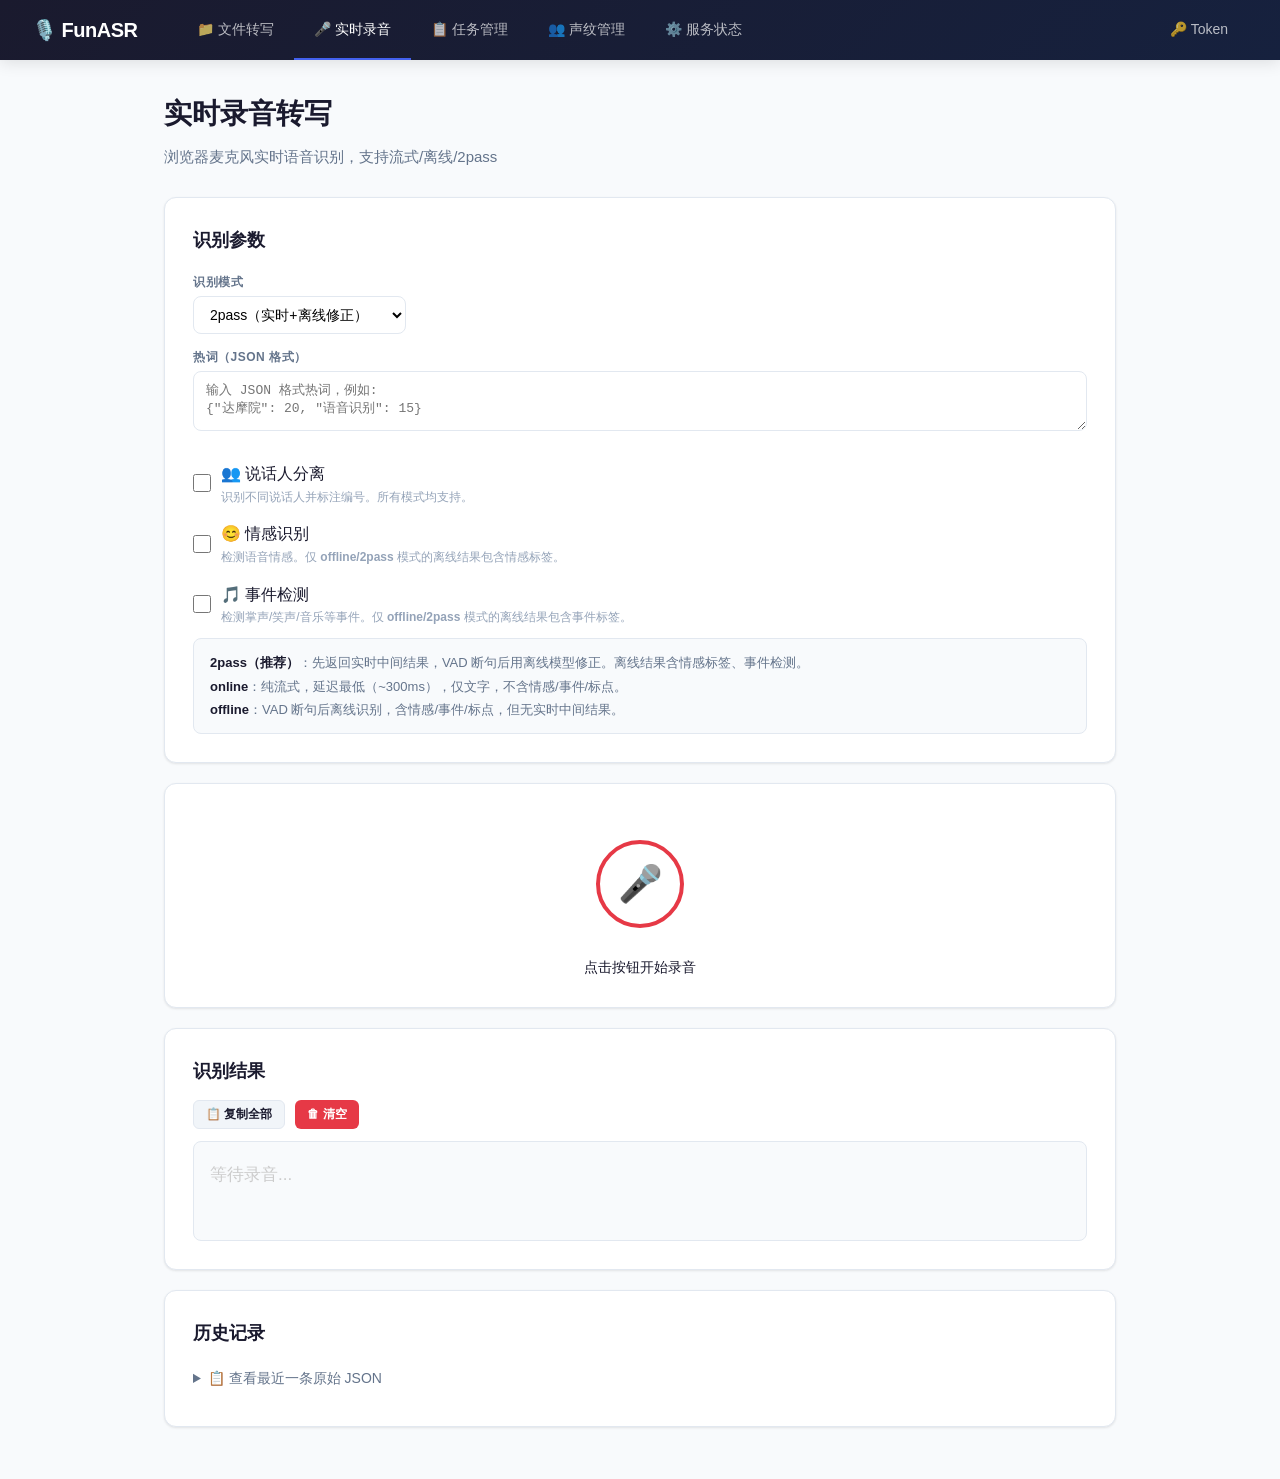
==== web/realtime.html @ d7c5590e "feat: 7模型预设 + Token认证 + Web全功能覆盖 模型系统: - 7个ASR模型预设: sensevoice/paraformer/fun-asr-nano/qwen3-asr/glm" ====
<!DOCTYPE html>
<html lang="zh-CN">
<head>
<meta charset="UTF-8"><meta name="viewport" content="width=device-width, initial-scale=1.0">
<title>FunASR - 实时录音</title>
<link rel="stylesheet" href="css/style.css">
</head>
<body>
<nav class="nav">
  <span class="logo">🎙️ FunASR</span>
  <a href="index.html">📁 文件转写</a>
  <a href="realtime.html" class="active">🎤 实时录音</a>
  <a href="tasks.html">📋 任务管理</a>
  <a href="speakers.html">👥 声纹管理</a>
  <a href="status.html">⚙️ 服务状态</a>
</nav>

<div class="container">
  <h1>实时录音转写</h1>
  <p class="desc">浏览器麦克风实时语音识别，支持流式/离线/2pass</p>

  <div class="card">
    <h2 style="margin-top:0">识别参数</h2>
    <div class="params">
      <div class="param"><label>识别模式</label><select id="mode"><option value="2pass">2pass（实时+离线修正）</option><option value="online">online（纯实时）</option><option value="offline">offline（离线整句）</option></select></div>
    </div>
    <div class="param" style="margin-top:14px">
      <label>热词（JSON 格式）</label>
      <textarea id="hotwords" class="hotwords-input" rows="2" placeholder='输入 JSON 格式热词，例如:&#10;{"达摩院": 20, "语音识别": 15}'></textarea>
    </div>

    <!-- 功能开关 -->
    <div style="margin-top:14px">
      <div class="toggle">
        <input type="checkbox" id="spk">
        <div><label for="spk">👥 说话人分离</label>
        <div class="toggle-hint">识别不同说话人并标注编号。所有模式均支持。</div></div>
      </div>
      <div class="toggle">
        <input type="checkbox" id="emotion">
        <div><label for="emotion">😊 情感识别</label>
        <div class="toggle-hint">检测语音情感。仅 <strong>offline/2pass</strong> 模式的离线结果包含情感标签。</div></div>
      </div>
      <div class="toggle">
        <input type="checkbox" id="events">
        <div><label for="events">🎵 事件检测</label>
        <div class="toggle-hint">检测掌声/笑声/音乐等事件。仅 <strong>offline/2pass</strong> 模式的离线结果包含事件标签。</div></div>
      </div>
    </div>

    <!-- 模式说明 -->
    <div class="mode-info">
      <strong>2pass（推荐）</strong>：先返回实时中间结果，VAD 断句后用离线模型修正。离线结果含情感标签、事件检测。<br>
      <strong>online</strong>：纯流式，延迟最低（~300ms），仅文字，不含情感/事件/标点。<br>
      <strong>offline</strong>：VAD 断句后离线识别，含情感/事件/标点，但无实时中间结果。
    </div>
  </div>

  <div class="card">
    <button class="record-btn" id="recordBtn" onclick="toggleRecord()">🎤</button>
    <div style="text-align:center;font-size:14px" id="statusText">点击按钮开始录音</div>
    <div id="micHint" style="display:none;text-align:center;font-size:12px;color:var(--danger);margin-top:8px"></div>
  </div>

  <div class="card">
    <h2 style="margin-top:0">识别结果</h2>
    <div style="display:flex;gap:10px;margin-bottom:12px">
      <button class="btn btn-sm btn-secondary" onclick="copyText(finalHistory.join('\n'))">📋 复制全部</button>
      <button class="btn btn-sm btn-danger" onclick="clearHistory()">🗑 清空</button>
    </div>
    <div class="live-text" id="liveText"><span style="color:#ccc">等待录音...</span></div>
  </div>

  <div class="card">
    <div style="display:flex;justify-content:space-between;align-items:center">
      <h2 style="margin:0">历史记录 <span id="histCount" style="font-size:13px;color:#999"></span></h2>
      <span id="histSpkNote" style="font-size:12px;color:var(--text-secondary)"></span>
    </div>
    <div id="history" style="max-height:300px;overflow-y:auto;font-size:14px"></div>
    <details id="wsJsonDetails" style="margin-top:12px">
      <summary>📋 查看最近一条原始 JSON</summary>
      <pre class="json-viewer" id="wsRawJson"></pre>
    </details>
  </div>
</div>

<script src="js/ws.js"></script>
<script src="js/api.js"></script>
<script>
let ws = null, recorder = null, recording = false;
let partialText = '', finalHistory = [];

function toggleRecord() { recording ? stopRecord() : startRecord(); }

async function startRecord() {
  const btn = document.getElementById('recordBtn');
  const hint = document.getElementById('micHint');
  hint.style.display = 'none';
  try {
    recorder = new PCMRecorder(data => ws?.sendAudio(data));
    await recorder.start();
    ws = new FunASRWebSocket(handleMsg, handleState);
    const useSpk = document.getElementById('spk').checked;
    ws.connect(document.getElementById('mode').value, '5,10,5', 10, document.getElementById('hotwords').value, useSpk);
    recording = true; btn.classList.add('recording'); btn.textContent = '⏹';
    document.getElementById('statusText').textContent = '录音中... 请说话';
    partialText = ''; document.getElementById('liveText').innerHTML = '';
  } catch(e) {
    const msg = e.message;
    toast(msg, 'error', 5000);
    hint.textContent = msg;
    hint.style.display = 'block';
  }
}

function stopRecord() {
  recorder?.stop(); ws?.stop(); setTimeout(() => ws?.close(), 2000);
  recording = false;
  document.getElementById('recordBtn').classList.remove('recording');
  document.getElementById('recordBtn').textContent = '🎤';
  document.getElementById('statusText').textContent = '已停止';
}

let lastRawJson = '';
function handleMsg(data) {
  const el = document.getElementById('liveText');

  // 保存原始 JSON
  lastRawJson = JSON.stringify(data, null, 2);
  document.getElementById('wsRawJson').textContent = lastRawJson;

  if (data.mode === '2pass-online' || data.mode === 'online') {
    partialText = data.text || '';
    el.innerHTML = finalHistory.map(t => `<span class="final">${t}</span><br>`).join('') + `<span class="partial">${partialText}</span>`;
  }
  if (data.mode === '2pass-offline' || (data.mode === 'offline' && data.is_final)) {
    const displayText = data.clean_text || data.text || '';
    if (displayText) {
      // 提取情感标签用于展示
      const emoMatch = data.text?.match(/<\|(\w+)\|>/g);
      const emoTag = emoMatch ? emoMatch.filter(t => !['zh','en','ja','ko','yue','auto'].includes(t.replace(/[<>|]/g,''))).join(' ') : '';
      const spkInfo = data.sentence_info?.map(s => `说话人${s.spk ?? '?'}`).filter((v,i,a) => a.indexOf(v)===i).join(', ');
      const label = [emoTag, spkInfo].filter(Boolean).join(' | ');
      finalHistory.push(displayText + (label ? `  [${label}]` : ''));
    }
    partialText = '';
    el.innerHTML = finalHistory.map(t => `<span class="final">${t}</span><br>`).join('');
    document.getElementById('histCount').textContent = `(${finalHistory.length} 句)`;
    updateHistory();
  }
}

function handleState(s) {
  const t = document.getElementById('statusText');
  t.textContent = s==='connected'?'已连接，录音中...':s==='disconnected'?'连接断开':'连接错误';
  if (s==='disconnected') t.style.color = 'var(--danger)'; else t.style.color = '';
}

function updateHistory() {
  document.getElementById('history').innerHTML = finalHistory.slice().reverse().map((t,i) =>
    `<div style="padding:8px 0;border-bottom:1px solid #eee;display:flex;gap:10px"><span style="color:#999;min-width:30px">#${finalHistory.length-i}</span><span>${t}</span></div>`
  ).join('');
}

function clearHistory() {
  finalHistory=[];
  document.getElementById('history').innerHTML='';
  document.getElementById('histCount').textContent='';
  document.getElementById('liveText').innerHTML='<span style="color:#999">等待录音...</span>';
  document.getElementById('wsRawJson').textContent = '';
}
initPage('实时录音');
</script>
</body>
</html>
---- web/css/style.css ----
/* FunASR All-in-One Web UI - 现代简约风格 */

:root {
  --primary: #4361ee;
  --primary-hover: #3651d4;
  --success: #2ec4b6;
  --danger: #e63946;
  --warning: #ff9f1c;
  --bg: #f8fafc;
  --card: #ffffff;
  --text: #1a1a2e;
  --text-secondary: #64748b;
  --border: #e2e8f0;
  --shadow: 0 1px 3px rgba(0,0,0,0.06), 0 1px 2px rgba(0,0,0,0.04);
  --radius: 12px;
}

* { margin:0; padding:0; box-sizing:border-box; }

body {
  font-family: -apple-system, BlinkMacSystemFont, 'Segoe UI', Roboto, 'Helvetica Neue', sans-serif;
  background: var(--bg); color: var(--text); line-height: 1.6; min-height: 100vh;
}

/* ── 导航 ────────────────────────────────────── */
.nav {
  background: linear-gradient(135deg, #1a1a2e 0%, #16213e 100%);
  padding: 0 32px; display: flex; align-items: center; height: 60px;
  position: sticky; top: 0; z-index: 100;
  box-shadow: 0 2px 16px rgba(0,0,0,0.12);
}
.nav .logo { color: #fff; font-size: 20px; font-weight: 800; margin-right: 40px; letter-spacing: -0.5px; }
.nav a {
  color: rgba(255,255,255,0.7); text-decoration: none; padding: 18px 20px;
  font-size: 14px; font-weight: 500; transition: all .2s; border-bottom: 2px solid transparent;
}
.nav a:hover { color: #fff; background: rgba(255,255,255,0.08); }
.nav a.active { color: #fff; border-bottom-color: var(--primary); }

/* ── 布局 ────────────────────────────────────── */
.container { max-width: 1000px; margin: 0 auto; padding: 32px 24px; }
h1 { font-size: 28px; font-weight: 700; margin-bottom: 8px; }
h2 { font-size: 18px; font-weight: 600; margin: 28px 0 14px; }
p.desc { color: var(--text-secondary); margin-bottom: 28px; font-size: 15px; }

.card {
  background: var(--card); border-radius: var(--radius); padding: 28px;
  margin-bottom: 20px; box-shadow: var(--shadow);
  border: 1px solid var(--border);
}

/* ── 上传区域 ────────────────────────────────── */
.upload-zone {
  border: 2px dashed var(--border); border-radius: var(--radius);
  padding: 48px 24px; text-align: center; cursor: pointer;
  transition: all .2s; background: #fafbfc;
}
.upload-zone:hover, .upload-zone.dragover {
  border-color: var(--primary); background: #eef1ff; transform: translateY(-1px);
}
.upload-zone input { display: none; }
.upload-zone .icon { font-size: 52px; margin-bottom: 14px; }
.upload-zone .text { color: var(--text-secondary); font-size: 15px; }
.upload-zone .hint { font-size: 12px; color: #94a3b8; margin-top: 6px; }

.file-info {
  display: none; align-items: center; gap: 12px; margin-top: 14px;
  padding: 12px 16px; background: #eef1ff; border-radius: 8px;
}
.file-info .name { font-weight: 600; color: var(--primary); }
.file-info .size { color: var(--text-secondary); font-size: 13px; }
.file-info .remove { margin-left: auto; color: var(--danger); cursor: pointer; font-size: 13px; }

/* ── URL 输入 ────────────────────────────────── */
.url-row { display: flex; gap: 10px; margin-top: 14px; }
.url-row input {
  flex:1; padding: 10px 16px; border:1px solid var(--border);
  border-radius: 8px; font-size: 14px; outline:none; transition: .2s;
}
.url-row input:focus { border-color: var(--primary); box-shadow: 0 0 0 3px rgba(67,97,238,0.1); }

/* ── 参数面板 ────────────────────────────────── */
.params {
  display: grid; grid-template-columns: repeat(auto-fill, minmax(200px, 1fr));
  gap: 14px; margin-top: 18px;
}
.param { display: flex; flex-direction: column; gap: 4px; }
.param label { font-size: 12px; color: var(--text-secondary); font-weight: 600; text-transform: uppercase; letter-spacing: 0.5px; }
.param select, .param input {
  padding: 9px 12px; border:1px solid var(--border); border-radius: 8px;
  font-size: 14px; outline:none; background: #fff; transition: .2s;
}
.param select:focus, .param input:focus { border-color: var(--primary); box-shadow: 0 0 0 3px rgba(67,97,238,0.1); }
.toggle { display:flex; align-items:center; gap:10px; padding-top: 16px; }
.toggle input[type="checkbox"] { width:18px; height:18px; accent-color: var(--primary); }

/* ── 按钮 ────────────────────────────────────── */
.btn {
  padding: 10px 22px; border:none; border-radius: 8px; font-size: 14px;
  font-weight: 600; cursor:pointer; transition: all .2s;
  display: inline-flex; align-items: center; gap: 6px;
}
.btn-primary { background: var(--primary); color: #fff; }
.btn-primary:hover:not(:disabled) { background: var(--primary-hover); transform: translateY(-1px); box-shadow: 0 4px 12px rgba(67,97,238,0.3); }
.btn-primary:disabled { background: #cbd5e1; cursor:not-allowed; }
.btn-secondary { background: #f1f5f9; color: var(--text); border:1px solid var(--border); }
.btn-secondary:hover { background: #e2e8f0; }
.btn-success { background: var(--success); color: #fff; }
.btn-danger { background: var(--danger); color: #fff; }
.btn-sm { padding: 5px 12px; font-size: 12px; border-radius: 6px; }
.btn-group { display: flex; gap: 10px; margin-top: 20px; justify-content: center; flex-wrap: wrap; }

/* ── 结果区域 ────────────────────────────────── */
.result-box {
  background: #f8fafc; border-radius: 8px; padding: 18px; margin-top: 14px;
  line-height: 1.9; font-size: 15px; max-height: 500px; overflow-y: auto;
  border: 1px solid var(--border); position: relative;
}
.result-box .copy-btn {
  position: sticky; top: 0; float: right; z-index: 10;
  padding: 4px 14px; font-size: 12px;
}
.result-meta {
  display: flex; gap: 20px; margin-top: 14px; flex-wrap: wrap;
  font-size: 13px; color: var(--text-secondary);
}
.result-meta span {
  padding: 3px 10px; background: #f1f5f9; border-radius: 20px;
}

/* 时间轴 */
.timeline { margin-top: 20px; }
.timeline-item {
  display: flex; gap: 14px; padding: 12px 0; border-bottom: 1px solid var(--border);
  align-items: flex-start;
}
.timeline-item:last-child { border-bottom: none; }
.timeline-time {
  font-size: 12px; color: var(--text-secondary); white-space: nowrap;
  min-width: 110px; font-family: 'SF Mono', 'Fira Code', monospace;
}
.timeline-content { flex: 1; font-size: 14px; line-height: 1.7; }
.timeline-speaker {
  display: inline-block; padding: 2px 8px; border-radius: 12px;
  font-size: 11px; font-weight: 700; margin-right: 8px;
}

/* 说话人颜色 */
.spk-0 { background: #e0e7ff; color: #3730a3; }
.spk-1 { background: #fce7f3; color: #9d174d; }
.spk-2 { background: #d1fae5; color: #065f46; }
.spk-3 { background: #fef3c7; color: #92400e; }
.spk-4 { background: #e0f2fe; color: #0c4a6e; }

/* 表格 */
table { width:100%; border-collapse: collapse; margin-top: 14px; }
th, td { padding: 10px 14px; text-align: left; border-bottom: 1px solid var(--border); font-size: 14px; }
th { background: #f8fafc; font-weight: 600; font-size: 12px; text-transform: uppercase; letter-spacing: 0.5px; color: var(--text-secondary); }
tr:hover td { background: #fafbfc; }

/* 徽章 */
.badge {
  display: inline-block; padding: 3px 10px; border-radius: 20px;
  font-size: 12px; font-weight: 600;
}
.badge-completed { background: #d1fae5; color: #065f46; }
.badge-processing { background: #fef3c7; color: #92400e; }
.badge-queued { background: #e0e7ff; color: #3730a3; }
.badge-downloading { background: #ede9fe; color: #5b21b6; }
.badge-failed { background: #fee2e2; color: #991b1b; }
.badge-ok { background: #d1fae5; color: #065f46; }

/* 加载动画 */
.spinner {
  display: inline-block; width: 20px; height: 20px; border: 2px solid #e2e8f0;
  border-top-color: var(--primary); border-radius: 50%; animation: spin .6s linear infinite;
}
@keyframes spin { to { transform: rotate(360deg); } }

/* 录音 */
.record-btn {
  width: 88px; height: 88px; border-radius: 50%; border: 4px solid var(--danger);
  background: #fff; cursor: pointer; font-size: 36px;
  display: flex; align-items: center; justify-content: center;
  margin: 28px auto; transition: all .3s;
}
.record-btn:hover { transform: scale(1.05); }
.record-btn.recording { background: var(--danger); color: #fff; animation: pulse 1.2s infinite; }
@keyframes pulse { 0%,100% { box-shadow: 0 0 0 0 rgba(230,57,70,0.4); } 50% { box-shadow: 0 0 0 20px rgba(230,57,70,0); } }

.live-text {
  font-size: 17px; line-height: 2; min-height: 100px; padding: 16px;
  background: #f8fafc; border-radius: 8px; border: 1px solid var(--border);
}
.live-text .partial { color: #94a3b8; }
.live-text .final { color: var(--text); }

/* 响铃状态 */
.status-bar {
  display: flex; gap: 24px; flex-wrap: wrap; margin-bottom: 20px;
}
.status-item {
  display: flex; align-items: center; gap: 8px;
  padding: 12px 18px; background: var(--card); border-radius: 8px;
  box-shadow: var(--shadow); font-size: 14px;
}
.status-dot { width: 8px; height: 8px; border-radius: 50%; }
.status-dot.live { background: var(--success); animation: pulse 2s infinite; }
.status-dot.dead { background: var(--danger); }

/* Toast */
.toast {
  position: fixed; top: 20px; right: 20px; z-index: 1000;
  padding: 12px 20px; border-radius: 8px; font-size: 14px; font-weight: 500;
  animation: slideIn .3s ease; box-shadow: 0 4px 20px rgba(0,0,0,0.15);
}
.toast-info { background: var(--primary); color: #fff; }
.toast-error { background: var(--danger); color: #fff; }
.toast-success { background: var(--success); color: #fff; }
@keyframes slideIn { from { transform: translateX(100%); opacity: 0; } to { transform: translateX(0); opacity: 1; } }

/* ── 开关描述 ──────────────────────────────── */
.toggle-hint { font-size: 12px; color: #94a3b8; margin-top: 2px; line-height: 1.4; }

/* ── 模式说明 ──────────────────────────────── */
.mode-info {
  font-size: 13px; color: var(--text-secondary); padding: 12px 16px;
  background: #f8fafc; border-radius: 8px; margin-top: 12px;
  line-height: 1.8; border: 1px solid var(--border);
}
.mode-info strong { color: var(--text); }

/* ── JSON 查看器 ───────────────────────────── */
.json-viewer {
  background: #1e293b; color: #e2e8f0; padding: 16px; border-radius: 8px;
  font-family: 'SF Mono','Fira Code','Consolas',monospace; font-size: 13px;
  overflow-x: auto; white-space: pre-wrap; word-break: break-all;
  margin-top: 8px; max-height: 400px; overflow-y: auto;
}
details summary {
  cursor: pointer; font-size: 14px; color: var(--text-secondary);
  padding: 8px 0; user-select: none;
}
details summary:hover { color: var(--primary); }

/* ── 热词 JSON 输入 ────────────────────────── */
.hotwords-input {
  width: 100%; padding: 9px 12px; border: 1px solid var(--border);
  border-radius: 8px; font-size: 13px;
  font-family: 'SF Mono','Fira Code','Consolas',monospace;
  outline: none; resize: vertical; min-height: 60px; background: #fff;
  transition: .2s;
}
.hotwords-input:focus { border-color: var(--primary); box-shadow: 0 0 0 3px rgba(67,97,238,0.1); }

/* ── 响应式 ──────────────────────────────────── */
@media (max-width: 768px) {
  .params { grid-template-columns: 1fr; }
  .nav { padding: 0 12px; overflow-x: auto; }
  .nav a { padding: 16px 12px; font-size: 12px; white-space: nowrap; }
  .container { padding: 16px; }
  .card { padding: 18px; }
  .btn-group { flex-direction: column; }
  .btn { width: 100%; justify-content: center; }
  .timeline-time { min-width: 80px; }
}
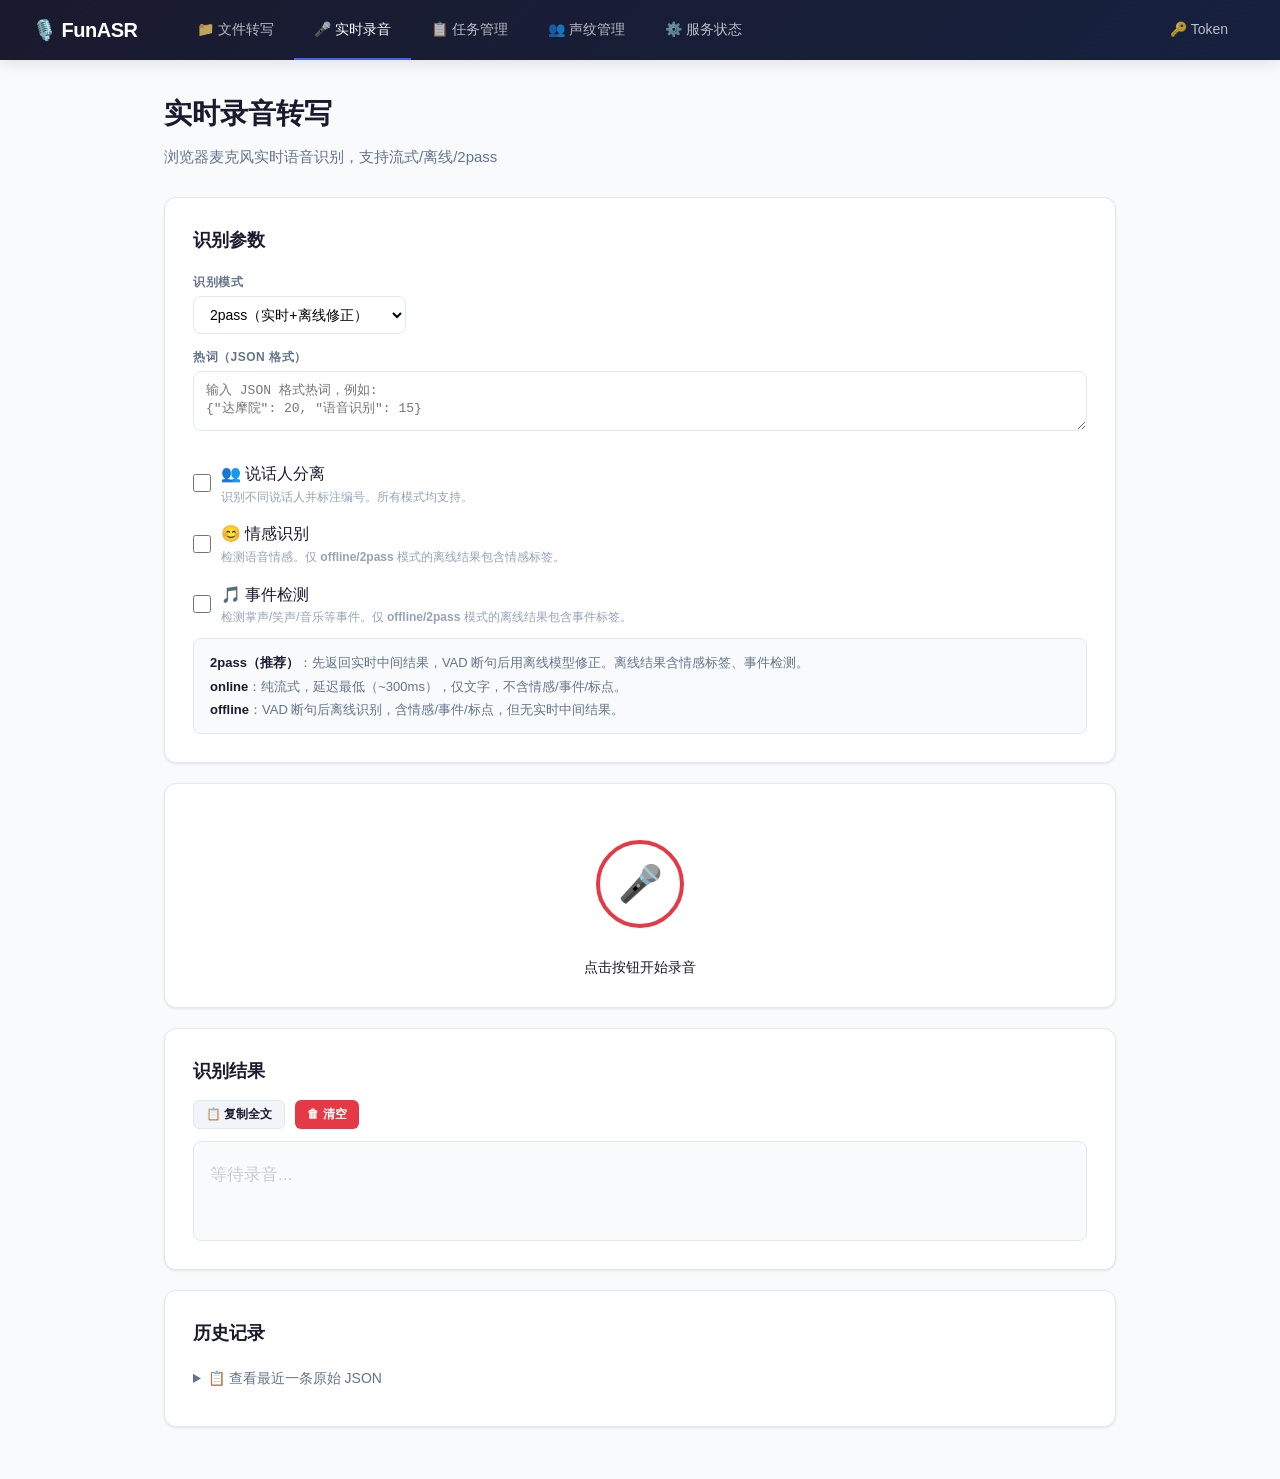
==== commit 4c44dc05: "实时录音 Web: 转写文字改为累积拼接显示 - 新增 accumulatedText 变量, 每句离线结果自动追加拼接到末尾 - 实时部分显示: 已累积正文(黑色) + 当前实时临时文本(灰色) -" ====
--- a/web/realtime.html
+++ b/web/realtime.html
@@ -65,7 +65,7 @@
   <div class="card">
     <h2 style="margin-top:0">识别结果</h2>
     <div style="display:flex;gap:10px;margin-bottom:12px">
-      <button class="btn btn-sm btn-secondary" onclick="copyText(finalHistory.join('\n'))">📋 复制全部</button>
+      <button class="btn btn-sm btn-secondary" onclick="copyText(accumulatedText)">📋 复制全文</button>
       <button class="btn btn-sm btn-danger" onclick="clearHistory()">🗑 清空</button>
     </div>
     <div class="live-text" id="liveText"><span style="color:#ccc">等待录音...</span></div>
@@ -88,7 +88,7 @@
 <script src="js/api.js"></script>
 <script>
 let ws = null, recorder = null, recording = false;
-let partialText = '', finalHistory = [];
+let partialText = '', accumulatedText = '', finalHistory = [];
 
 function toggleRecord() { recording ? stopRecord() : startRecord(); }
 
@@ -104,7 +104,8 @@
     ws.connect(document.getElementById('mode').value, '5,10,5', 10, document.getElementById('hotwords').value, useSpk);
     recording = true; btn.classList.add('recording'); btn.textContent = '⏹';
     document.getElementById('statusText').textContent = '录音中... 请说话';
-    partialText = ''; document.getElementById('liveText').innerHTML = '';
+    partialText = ''; accumulatedText = ''; finalHistory = [];
+    document.getElementById('liveText').innerHTML = '';
   } catch(e) {
     const msg = e.message;
     toast(msg, 'error', 5000);
@@ -131,20 +132,21 @@
 
   if (data.mode === '2pass-online' || data.mode === 'online') {
     partialText = data.text || '';
-    el.innerHTML = finalHistory.map(t => `<span class="final">${t}</span><br>`).join('') + `<span class="partial">${partialText}</span>`;
+    // 累积正文 + 实时临时文本
+    el.innerHTML = `<span class="final">${accumulatedText}</span><span class="partial">${partialText}</span>`;
   }
   if (data.mode === '2pass-offline' || (data.mode === 'offline' && data.is_final)) {
     const displayText = data.clean_text || data.text || '';
     if (displayText) {
-      // 提取情感标签用于展示
-      const emoMatch = data.text?.match(/<\|(\w+)\|>/g);
-      const emoTag = emoMatch ? emoMatch.filter(t => !['zh','en','ja','ko','yue','auto'].includes(t.replace(/[<>|]/g,''))).join(' ') : '';
+      // 累积拼接
+      accumulatedText += displayText;
+      // 提取情感/说话人标签用于历史记录
       const spkInfo = data.sentence_info?.map(s => `说话人${s.spk ?? '?'}`).filter((v,i,a) => a.indexOf(v)===i).join(', ');
-      const label = [emoTag, spkInfo].filter(Boolean).join(' | ');
+      const label = [data.emotion, spkInfo].filter(Boolean).join(' | ');
       finalHistory.push(displayText + (label ? `  [${label}]` : ''));
     }
     partialText = '';
-    el.innerHTML = finalHistory.map(t => `<span class="final">${t}</span><br>`).join('');
+    el.innerHTML = `<span class="final">${accumulatedText}</span>`;
     document.getElementById('histCount').textContent = `(${finalHistory.length} 句)`;
     updateHistory();
   }
@@ -163,10 +165,10 @@
 }
 
 function clearHistory() {
-  finalHistory=[];
-  document.getElementById('history').innerHTML='';
-  document.getElementById('histCount').textContent='';
-  document.getElementById('liveText').innerHTML='<span style="color:#999">等待录音...</span>';
+  accumulatedText = ''; finalHistory = [];
+  document.getElementById('history').innerHTML = '';
+  document.getElementById('histCount').textContent = '';
+  document.getElementById('liveText').innerHTML = '<span style="color:#999">等待录音...</span>';
   document.getElementById('wsRawJson').textContent = '';
 }
 initPage('实时录音');
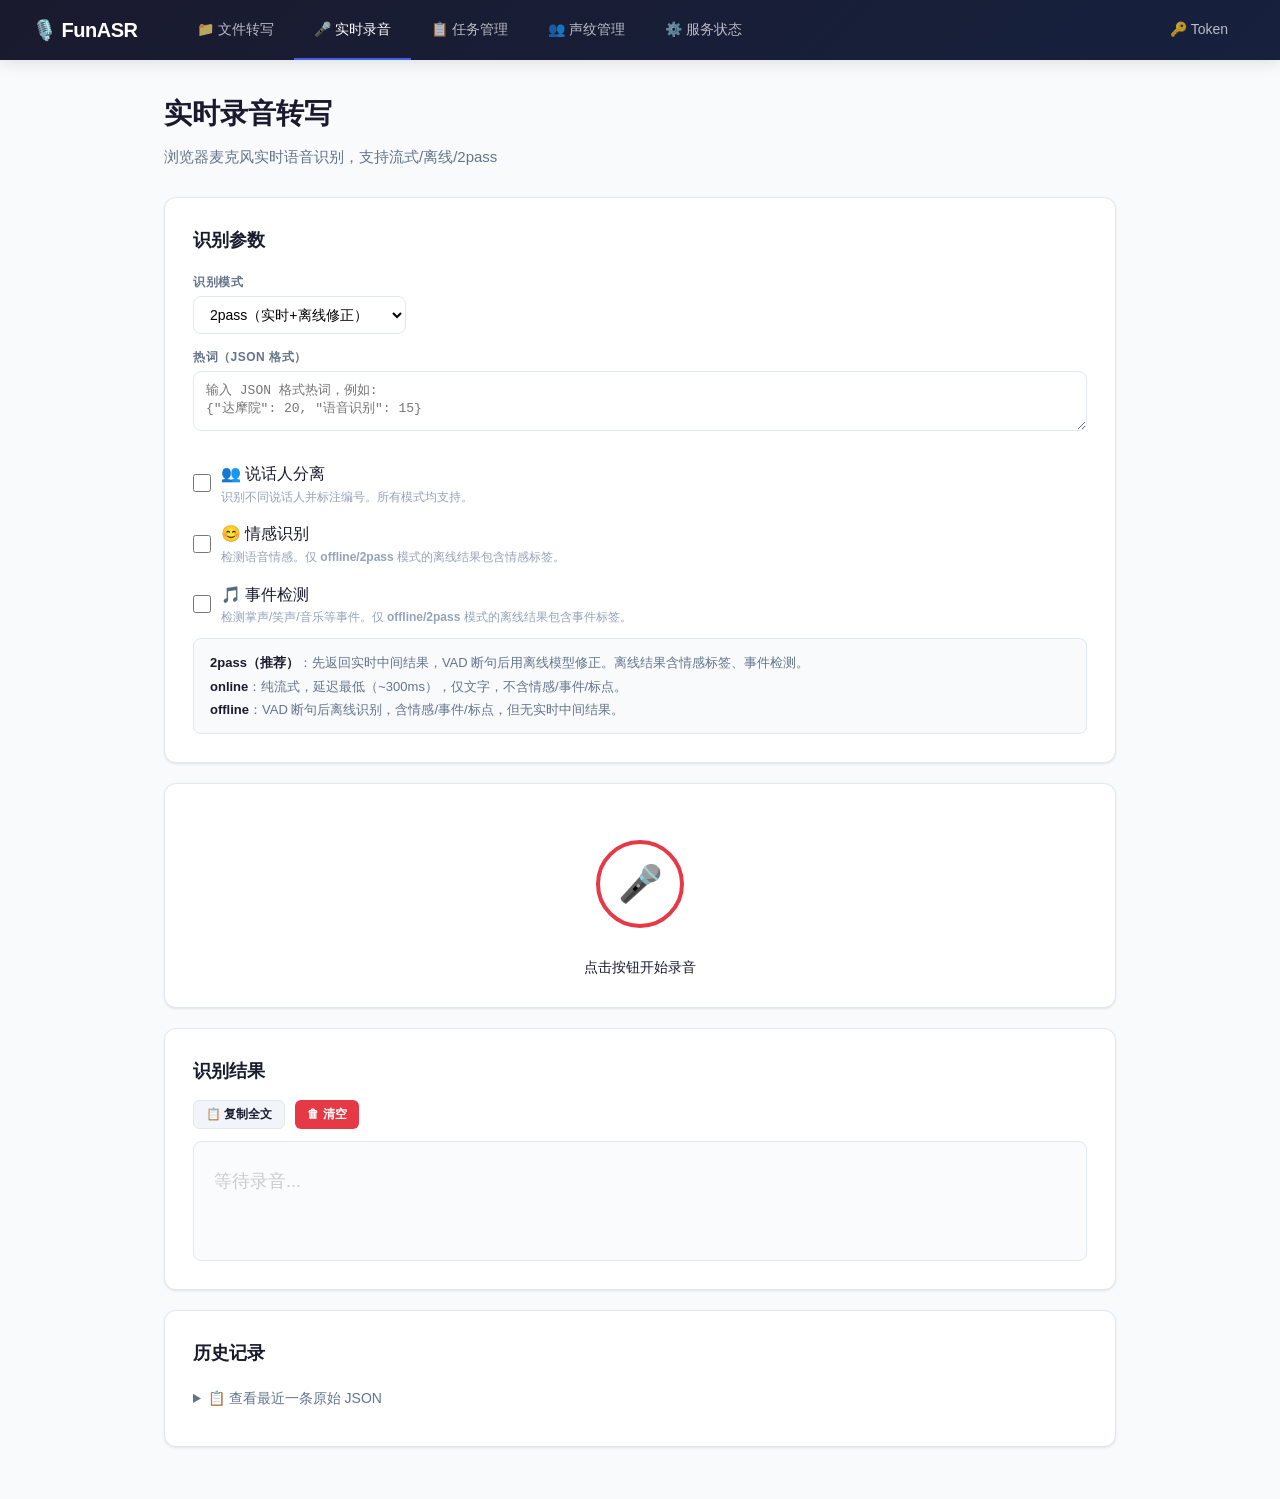
==== commit 2aa6f3c0: "实时录音 Web 动效优化 - 临时文字末尾闪烁光标 (|) 模拟打字效果 - 新确认句子淡入动画 (fadeIn + translateY) - 说话中绿色圆点脉冲指示灯 - 历史记录逐句标签化展示" ====
--- a/web/realtime.html
+++ b/web/realtime.html
@@ -132,21 +132,20 @@
 
   if (data.mode === '2pass-online' || data.mode === 'online') {
     partialText = data.text || '';
-    // 累积正文 + 实时临时文本
-    el.innerHTML = `<span class="final">${accumulatedText}</span><span class="partial">${partialText}</span>`;
+    // 累积正文 + 实时临时文本 + 说话指示灯
+    const dot = '<span class="speaking-dot"></span>';
+    el.innerHTML = `<div class="final">${accumulatedText}</div><div class="partial">${dot}${partialText}</div>`;
   }
   if (data.mode === '2pass-offline' || (data.mode === 'offline' && data.is_final)) {
     const displayText = data.clean_text || data.text || '';
     if (displayText) {
-      // 累积拼接
       accumulatedText += displayText;
-      // 提取情感/说话人标签用于历史记录
       const spkInfo = data.sentence_info?.map(s => `说话人${s.spk ?? '?'}`).filter((v,i,a) => a.indexOf(v)===i).join(', ');
       const label = [data.emotion, spkInfo].filter(Boolean).join(' | ');
-      finalHistory.push(displayText + (label ? `  [${label}]` : ''));
+      finalHistory.push(`<span class="sentence">${displayText}</span>` + (label ? ` <span style="font-size:12px;color:#999">[${label}]</span>` : ''));
     }
     partialText = '';
-    el.innerHTML = `<span class="final">${accumulatedText}</span>`;
+    el.innerHTML = `<div class="final">${accumulatedText}</div>`;
     document.getElementById('histCount').textContent = `(${finalHistory.length} 句)`;
     updateHistory();
   }
@@ -160,7 +159,7 @@
 
 function updateHistory() {
   document.getElementById('history').innerHTML = finalHistory.slice().reverse().map((t,i) =>
-    `<div style="padding:8px 0;border-bottom:1px solid #eee;display:flex;gap:10px"><span style="color:#999;min-width:30px">#${finalHistory.length-i}</span><span>${t}</span></div>`
+    `<div style="padding:8px 0;border-bottom:1px solid #eee;display:flex;gap:10px;align-items:flex-start"><span style="color:#999;min-width:30px;flex-shrink:0">#${finalHistory.length-i}</span><span>${t}</span></div>`
   ).join('');
 }
 
--- a/web/css/style.css
+++ b/web/css/style.css
@@ -189,11 +189,38 @@
 @keyframes pulse { 0%,100% { box-shadow: 0 0 0 0 rgba(230,57,70,0.4); } 50% { box-shadow: 0 0 0 20px rgba(230,57,70,0); } }
 
 .live-text {
-  font-size: 17px; line-height: 2; min-height: 100px; padding: 16px;
-  background: #f8fafc; border-radius: 8px; border: 1px solid var(--border);
-}
-.live-text .partial { color: #94a3b8; }
-.live-text .final { color: var(--text); }
+  font-size: 18px; line-height: 2.2; min-height: 120px; padding: 20px;
+  background: #fafbfc; border-radius: 8px; border: 1px solid var(--border);
+  position: relative; overflow-y: auto; max-height: 400px;
+}
+.live-text .partial {
+  color: #94a3b8; position: relative;
+}
+.live-text .partial::after {
+  content: '|'; color: var(--primary);
+  animation: blink 0.8s step-end infinite; margin-left: 2px;
+}
+@keyframes blink { 50% { opacity: 0; } }
+.live-text .final {
+  color: var(--text);
+  animation: fadeIn 0.4s ease-out;
+}
+.live-text .sentence {
+  animation: fadeIn 0.5s ease-out;
+}
+@keyframes fadeIn {
+  from { opacity: 0; transform: translateY(6px); }
+  to { opacity: 1; transform: translateY(0); }
+}
+.live-text .speaking-dot {
+  display: inline-block; width: 8px; height: 8px; border-radius: 50%;
+  background: var(--success); margin-right: 6px;
+  animation: pulse-dot 1s ease-in-out infinite;
+}
+@keyframes pulse-dot {
+  0%, 100% { opacity: 1; transform: scale(1); }
+  50% { opacity: 0.5; transform: scale(1.3); }
+}
 
 /* 响铃状态 */
 .status-bar {
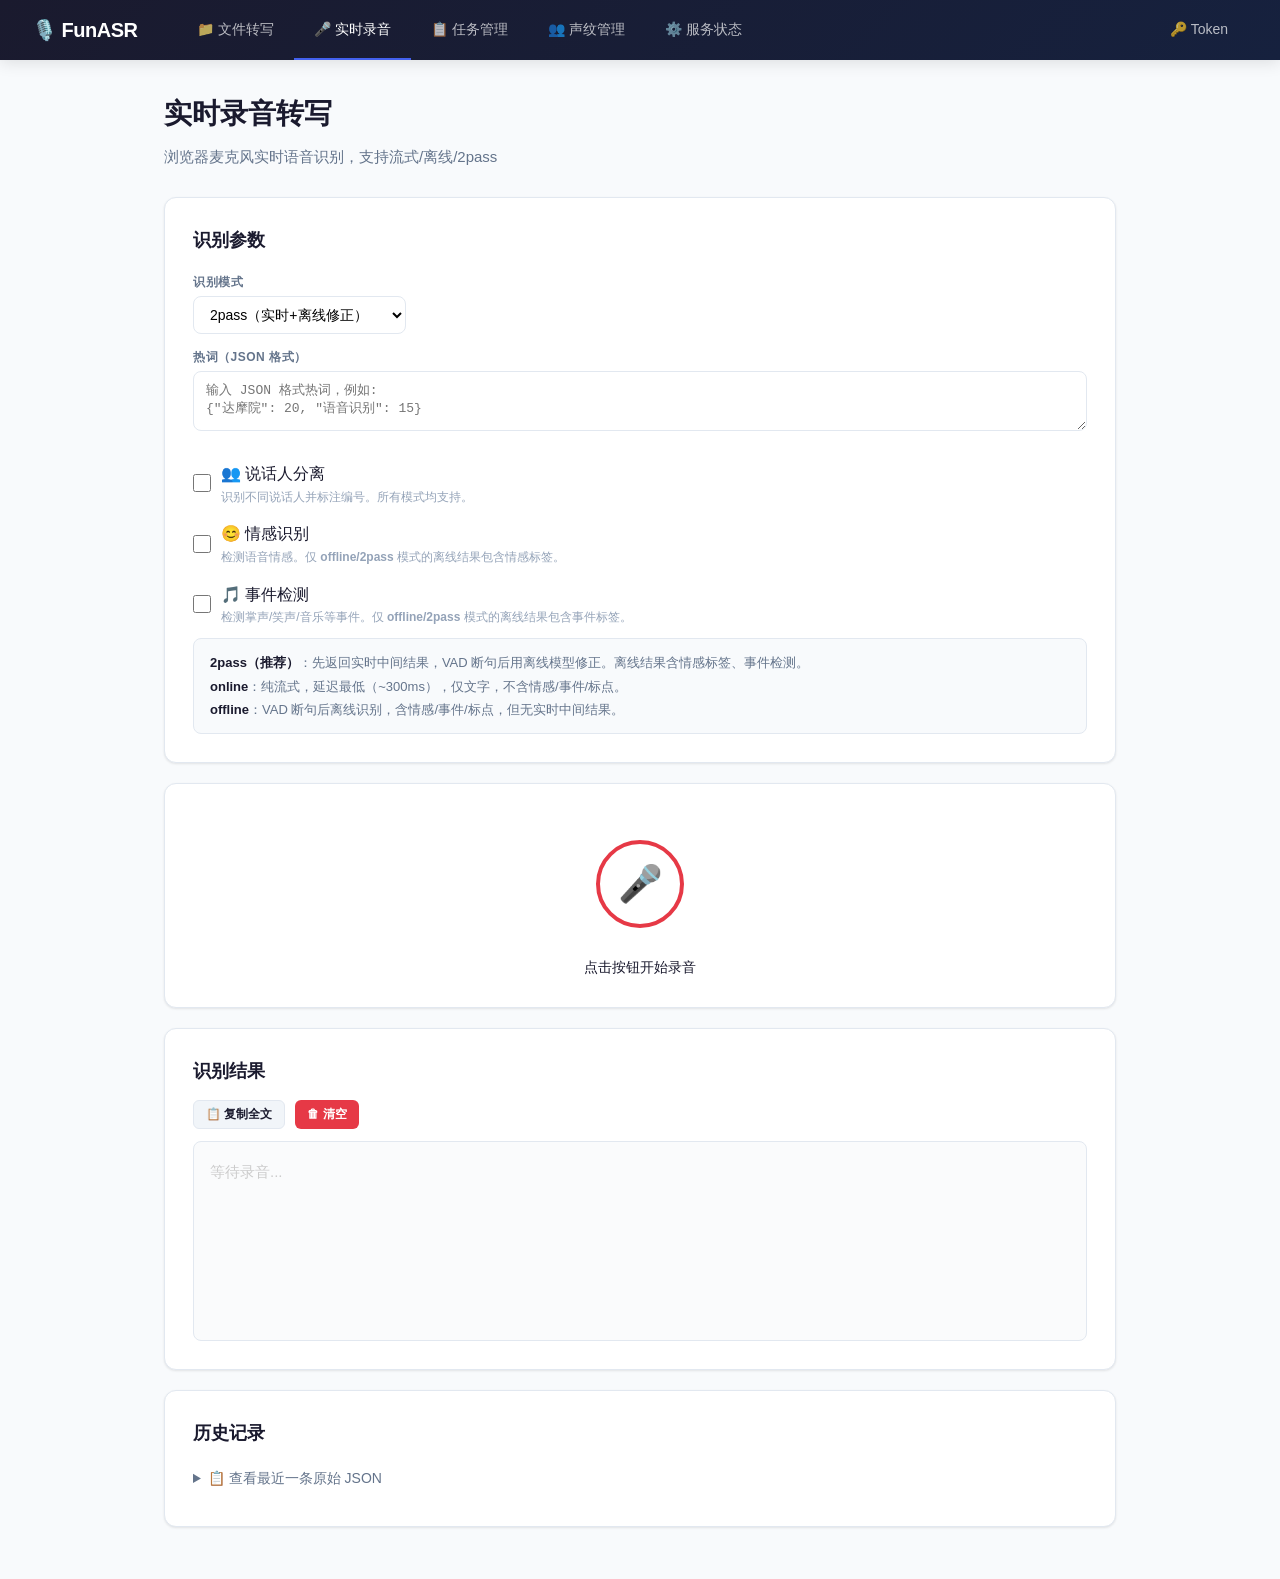
==== commit 7da70ac7: "实时录音: 会议转录风格显示 — 说话人标签前置 每句独立一行, 格式: [说话人0] 对话内容 - 不同说话人不同颜色标签 - 临时文字显示 ... 标签 + 闪烁光标 - 新句子淡入动画 - 历史" ====
--- a/web/realtime.html
+++ b/web/realtime.html
@@ -132,20 +132,24 @@
 
   if (data.mode === '2pass-online' || data.mode === 'online') {
     partialText = data.text || '';
-    // 累积正文 + 实时临时文本 + 说话指示灯
     const dot = '<span class="speaking-dot"></span>';
-    el.innerHTML = `<div class="final">${accumulatedText}</div><div class="partial">${dot}${partialText}</div>`;
+    const partialHtml = partialText ? `<div class="turn"><span class="spk-label">...</span><span class="partial">${dot}${partialText}</span></div>` : '';
+    el.innerHTML = finalHistory.map(h => h.html).join('') + partialHtml;
   }
   if (data.mode === '2pass-offline' || (data.mode === 'offline' && data.is_final)) {
     const displayText = data.clean_text || data.text || '';
     if (displayText) {
       accumulatedText += displayText;
-      const spkInfo = data.sentence_info?.map(s => `说话人${s.spk ?? '?'}`).filter((v,i,a) => a.indexOf(v)===i).join(', ');
-      const label = [data.emotion, spkInfo].filter(Boolean).join(' | ');
-      finalHistory.push(`<span class="sentence">${displayText}</span>` + (label ? ` <span style="font-size:12px;color:#999">[${label}]</span>` : ''));
+      // 说话人标签
+      const spkId = data.sentence_info?.[0]?.spk;
+      const spkLabel = spkId !== undefined ? `说话人${spkId}` : '...';
+      const spkColor = spkId !== undefined ? `spk-${spkId % 5}` : '';
+      const emo = data.emotion ? ` · ${data.emotion}` : '';
+      const html = `<div class="turn"><span class="spk-label ${spkColor}">${spkLabel}${emo}</span><span class="final">${displayText}</span></div>`;
+      finalHistory.push({ text: displayText, html, spk: spkLabel, emo: data.emotion });
     }
     partialText = '';
-    el.innerHTML = `<div class="final">${accumulatedText}</div>`;
+    el.innerHTML = finalHistory.map(h => h.html).join('');
     document.getElementById('histCount').textContent = `(${finalHistory.length} 句)`;
     updateHistory();
   }
--- a/web/css/style.css
+++ b/web/css/style.css
@@ -189,10 +189,22 @@
 @keyframes pulse { 0%,100% { box-shadow: 0 0 0 0 rgba(230,57,70,0.4); } 50% { box-shadow: 0 0 0 20px rgba(230,57,70,0); } }
 
 .live-text {
-  font-size: 18px; line-height: 2.2; min-height: 120px; padding: 20px;
+  font-size: 15px; line-height: 1.8; min-height: 200px; padding: 16px;
   background: #fafbfc; border-radius: 8px; border: 1px solid var(--border);
-  position: relative; overflow-y: auto; max-height: 400px;
-}
+  position: relative; overflow-y: auto; max-height: 500px;
+}
+/* 每轮对话 */
+.live-text .turn {
+  padding: 6px 0; animation: fadeIn 0.4s ease-out;
+  display: flex; gap: 10px; align-items: baseline;
+}
+.live-text .turn + .turn { border-top: 1px solid #f1f5f9; margin-top: 2px; }
+/* 说话人标签 */
+.live-text .spk-label {
+  font-size: 12px; font-weight: 600; padding: 2px 8px; border-radius: 4px;
+  white-space: nowrap; flex-shrink: 0; min-width: 70px; text-align: center;
+}
+/* 临时文字 */
 .live-text .partial {
   color: #94a3b8; position: relative;
 }
@@ -203,10 +215,6 @@
 @keyframes blink { 50% { opacity: 0; } }
 .live-text .final {
   color: var(--text);
-  animation: fadeIn 0.4s ease-out;
-}
-.live-text .sentence {
-  animation: fadeIn 0.5s ease-out;
 }
 @keyframes fadeIn {
   from { opacity: 0; transform: translateY(6px); }
@@ -215,12 +223,18 @@
 .live-text .speaking-dot {
   display: inline-block; width: 8px; height: 8px; border-radius: 50%;
   background: var(--success); margin-right: 6px;
-  animation: pulse-dot 1s ease-in-out infinite;
+  animation: pulse-dot 1s ease-in-out infinite; vertical-align: middle;
 }
 @keyframes pulse-dot {
   0%, 100% { opacity: 1; transform: scale(1); }
   50% { opacity: 0.5; transform: scale(1.3); }
 }
+/* 说话人颜色 */
+.spk-label.spk-0 { background: #e0e7ff; color: #3730a3; }
+.spk-label.spk-1 { background: #fce7f3; color: #9d174d; }
+.spk-label.spk-2 { background: #d1fae5; color: #065f46; }
+.spk-label.spk-3 { background: #fef3c7; color: #92400e; }
+.spk-label.spk-4 { background: #e0f2fe; color: #0c4a6e; }
 
 /* 响铃状态 */
 .status-bar {
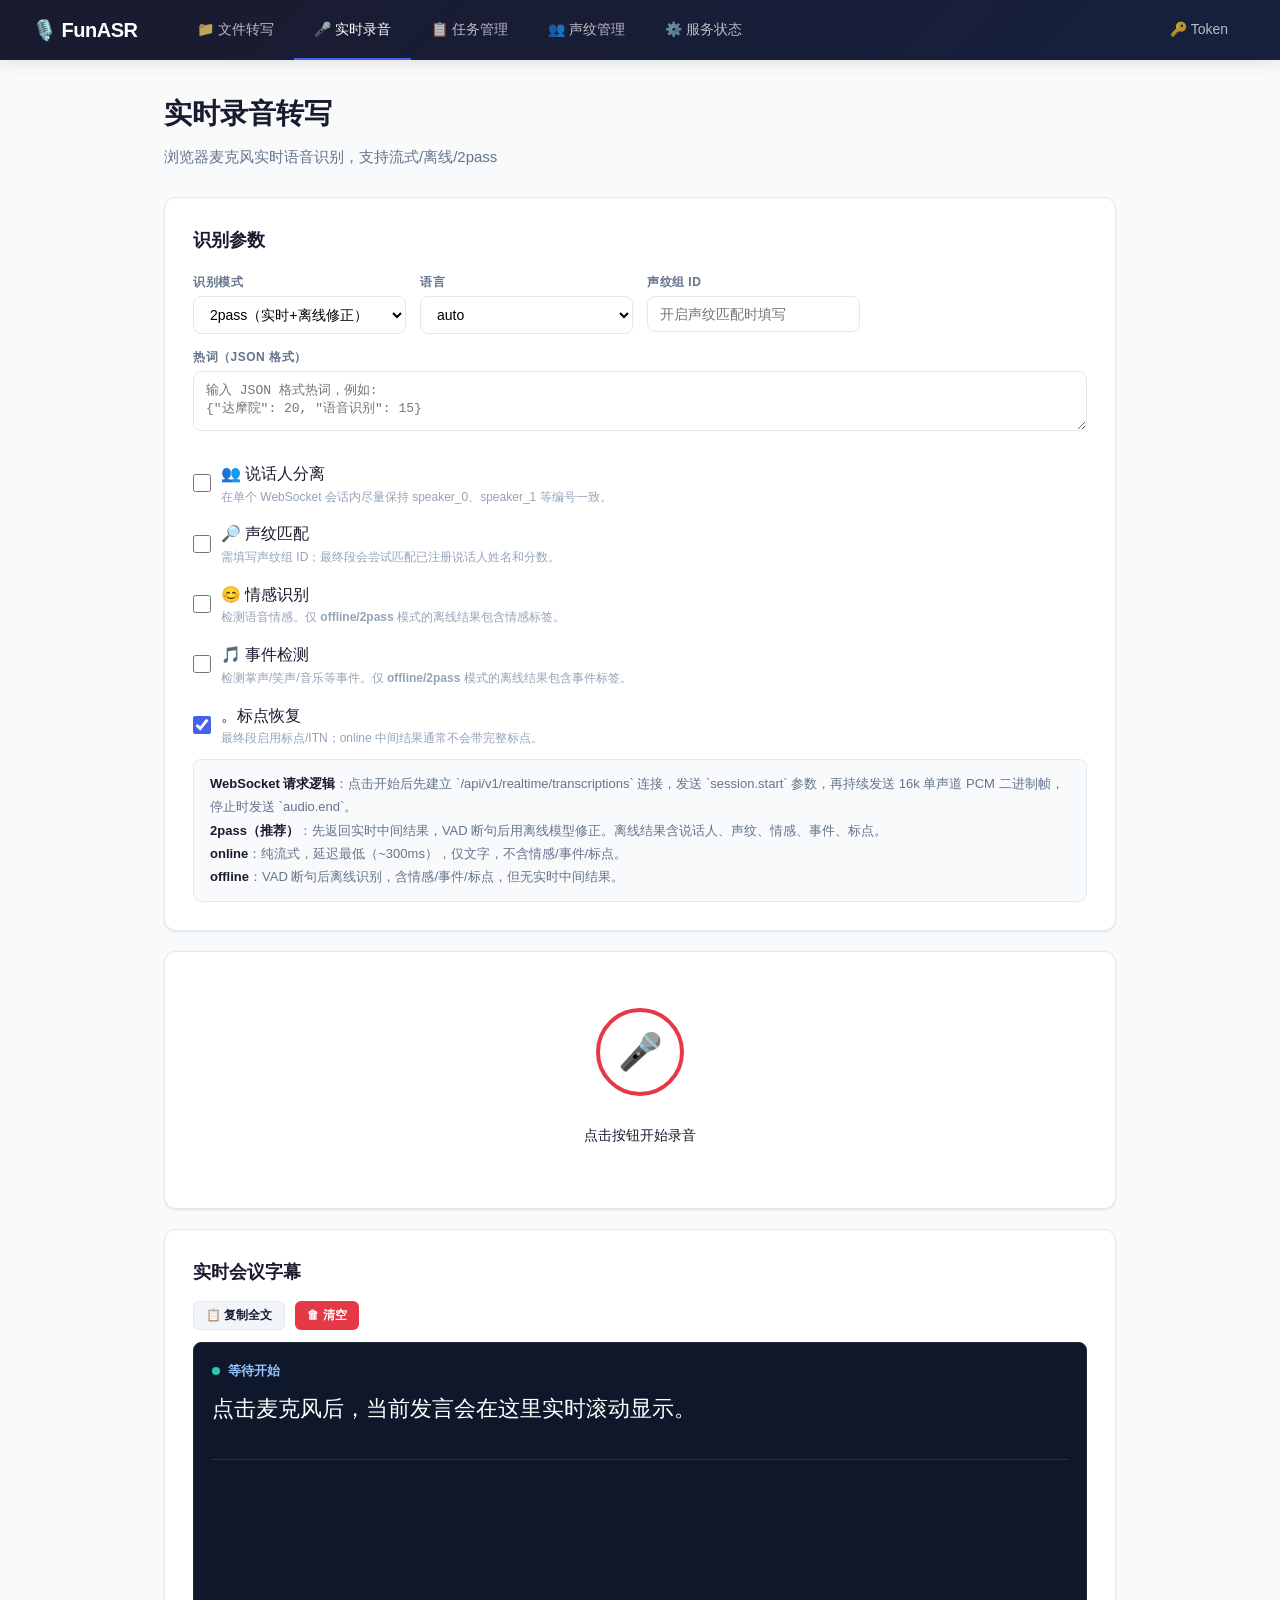
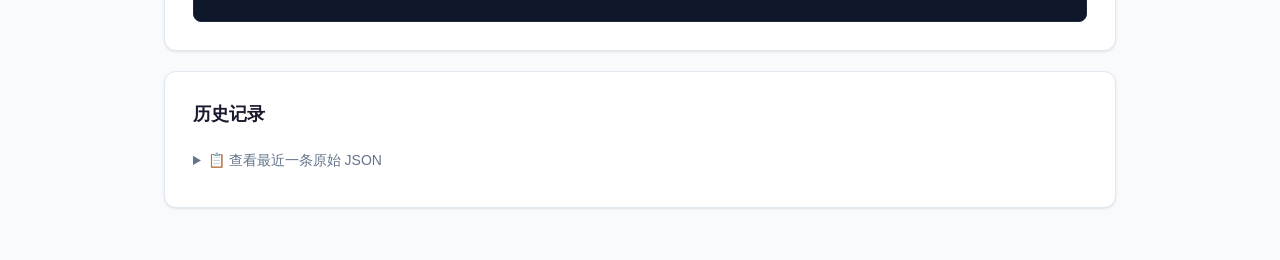
==== commit c6af0a64: "改用原生 WebSocket 实时录音" ====
--- a/web/realtime.html
+++ b/web/realtime.html
@@ -1,94 +1,137 @@
-<!DOCTYPE html>
-<html lang="zh-CN">
-<head>
-<meta charset="UTF-8"><meta name="viewport" content="width=device-width, initial-scale=1.0">
-<title>FunASR - 实时录音</title>
-<link rel="stylesheet" href="css/style.css">
-</head>
-<body>
-<nav class="nav">
-  <span class="logo">🎙️ FunASR</span>
-  <a href="index.html">📁 文件转写</a>
-  <a href="realtime.html" class="active">🎤 实时录音</a>
-  <a href="tasks.html">📋 任务管理</a>
-  <a href="speakers.html">👥 声纹管理</a>
-  <a href="status.html">⚙️ 服务状态</a>
-</nav>
-
-<div class="container">
-  <h1>实时录音转写</h1>
-  <p class="desc">浏览器麦克风实时语音识别，支持流式/离线/2pass</p>
-
+<!DOCTYPE html>
+<html lang="zh-CN">
+<head>
+<meta charset="UTF-8"><meta name="viewport" content="width=device-width, initial-scale=1.0">
+<title>FunASR - 实时录音</title>
+<link rel="stylesheet" href="css/style.css">
+</head>
+<body>
+<nav class="nav">
+  <span class="logo">🎙️ FunASR</span>
+  <a href="index.html">📁 文件转写</a>
+  <a href="realtime.html" class="active">🎤 实时录音</a>
+  <a href="tasks.html">📋 任务管理</a>
+  <a href="speakers.html">👥 声纹管理</a>
+  <a href="status.html">⚙️ 服务状态</a>
+</nav>
+
+<div class="container">
+  <h1>实时录音转写</h1>
+  <p class="desc">浏览器麦克风实时语音识别，支持流式/离线/2pass</p>
+
   <div class="card">
     <h2 style="margin-top:0">识别参数</h2>
     <div class="params">
-      <div class="param"><label>识别模式</label><select id="mode"><option value="2pass">2pass（实时+离线修正）</option><option value="online">online（纯实时）</option><option value="offline">offline（离线整句）</option></select></div>
+      <div class="param">
+        <label>识别模式</label>
+        <select id="mode">
+          <option value="2pass">2pass（实时+离线修正）</option>
+          <option value="online">online（纯实时）</option>
+          <option value="offline">offline（离线整句）</option>
+        </select>
+      </div>
+      <div class="param">
+        <label>语言</label>
+        <select id="language">
+          <option value="auto">auto</option>
+          <option value="zh">中文</option>
+          <option value="en">英文</option>
+          <option value="yue">粤语</option>
+          <option value="ja">日语</option>
+          <option value="ko">韩语</option>
+        </select>
+      </div>
+      <div class="param">
+        <label>声纹组 ID</label>
+        <input id="speakerGroup" placeholder="开启声纹匹配时填写">
+      </div>
     </div>
     <div class="param" style="margin-top:14px">
       <label>热词（JSON 格式）</label>
       <textarea id="hotwords" class="hotwords-input" rows="2" placeholder='输入 JSON 格式热词，例如:&#10;{"达摩院": 20, "语音识别": 15}'></textarea>
     </div>
-
-    <!-- 功能开关 -->
-    <div style="margin-top:14px">
+
+    <!-- 功能开关 -->
+    <div style="margin-top:14px">
       <div class="toggle">
         <input type="checkbox" id="spk">
         <div><label for="spk">👥 说话人分离</label>
-        <div class="toggle-hint">识别不同说话人并标注编号。所有模式均支持。</div></div>
+        <div class="toggle-hint">在单个 WebSocket 会话内尽量保持 speaker_0、speaker_1 等编号一致。</div></div>
+      </div>
+      <div class="toggle">
+        <input type="checkbox" id="speakerMatch">
+        <div><label for="speakerMatch">🔎 声纹匹配</label>
+        <div class="toggle-hint">需填写声纹组 ID；最终段会尝试匹配已注册说话人姓名和分数。</div></div>
       </div>
       <div class="toggle">
         <input type="checkbox" id="emotion">
         <div><label for="emotion">😊 情感识别</label>
         <div class="toggle-hint">检测语音情感。仅 <strong>offline/2pass</strong> 模式的离线结果包含情感标签。</div></div>
-      </div>
-      <div class="toggle">
+      </div>
+      <div class="toggle">
         <input type="checkbox" id="events">
         <div><label for="events">🎵 事件检测</label>
         <div class="toggle-hint">检测掌声/笑声/音乐等事件。仅 <strong>offline/2pass</strong> 模式的离线结果包含事件标签。</div></div>
       </div>
+      <div class="toggle">
+        <input type="checkbox" id="punctuation" checked>
+        <div><label for="punctuation">。标点恢复</label>
+        <div class="toggle-hint">最终段启用标点/ITN；online 中间结果通常不会带完整标点。</div></div>
+      </div>
     </div>
 
     <!-- 模式说明 -->
     <div class="mode-info">
-      <strong>2pass（推荐）</strong>：先返回实时中间结果，VAD 断句后用离线模型修正。离线结果含情感标签、事件检测。<br>
+      <strong>WebSocket 请求逻辑</strong>：点击开始后先建立 `/api/v1/realtime/transcriptions` 连接，发送 `session.start` 参数，再持续发送 16k 单声道 PCM 二进制帧，停止时发送 `audio.end`。<br>
+      <strong>2pass（推荐）</strong>：先返回实时中间结果，VAD 断句后用离线模型修正。离线结果含说话人、声纹、情感、事件、标点。<br>
       <strong>online</strong>：纯流式，延迟最低（~300ms），仅文字，不含情感/事件/标点。<br>
       <strong>offline</strong>：VAD 断句后离线识别，含情感/事件/标点，但无实时中间结果。
     </div>
   </div>
-
+
   <div class="card">
     <button class="record-btn" id="recordBtn" onclick="toggleRecord()">🎤</button>
     <div style="text-align:center;font-size:14px" id="statusText">点击按钮开始录音</div>
+    <div class="record-meter" id="recordMeter" aria-hidden="true">
+      <span></span><span></span><span></span><span></span><span></span>
+    </div>
     <div id="micHint" style="display:none;text-align:center;font-size:12px;color:var(--danger);margin-top:8px"></div>
   </div>
 
   <div class="card">
-    <h2 style="margin-top:0">识别结果</h2>
+    <h2 style="margin-top:0">实时会议字幕</h2>
     <div style="display:flex;gap:10px;margin-bottom:12px">
       <button class="btn btn-sm btn-secondary" onclick="copyText(accumulatedText)">📋 复制全文</button>
       <button class="btn btn-sm btn-danger" onclick="clearHistory()">🗑 清空</button>
     </div>
-    <div class="live-text" id="liveText"><span style="color:#ccc">等待录音...</span></div>
+    <div class="meeting-live">
+      <div class="current-speaker">
+        <span class="speaking-dot"></span>
+        <span id="currentStatus">等待开始</span>
+      </div>
+      <div class="current-text" id="partialText">点击麦克风后，当前发言会在这里实时滚动显示。</div>
+      <div class="final-text" id="finalText"></div>
+    </div>
   </div>
-
-  <div class="card">
-    <div style="display:flex;justify-content:space-between;align-items:center">
-      <h2 style="margin:0">历史记录 <span id="histCount" style="font-size:13px;color:#999"></span></h2>
-      <span id="histSpkNote" style="font-size:12px;color:var(--text-secondary)"></span>
-    </div>
-    <div id="history" style="max-height:300px;overflow-y:auto;font-size:14px"></div>
-    <details id="wsJsonDetails" style="margin-top:12px">
-      <summary>📋 查看最近一条原始 JSON</summary>
-      <pre class="json-viewer" id="wsRawJson"></pre>
-    </details>
-  </div>
-</div>
-
+
+  <div class="card">
+    <div style="display:flex;justify-content:space-between;align-items:center">
+      <h2 style="margin:0">历史记录 <span id="histCount" style="font-size:13px;color:#999"></span></h2>
+      <span id="histSpkNote" style="font-size:12px;color:var(--text-secondary)"></span>
+    </div>
+    <div id="history" class="meeting-history"></div>
+    <details id="wsJsonDetails" style="margin-top:12px">
+      <summary>📋 查看最近一条原始 JSON</summary>
+      <pre class="json-viewer" id="wsRawJson"></pre>
+    </details>
+  </div>
+</div>
+
 <script src="js/ws.js"></script>
 <script src="js/api.js"></script>
 <script>
 let ws = null, recorder = null, recording = false;
-let partialText = '', accumulatedText = '', finalHistory = [];
+let accumulatedText = '', finalHistory = [], sessionStartAt = 0;
 
 function toggleRecord() { recording ? stopRecord() : startRecord(); }
 
@@ -96,84 +139,194 @@
   const btn = document.getElementById('recordBtn');
   const hint = document.getElementById('micHint');
   hint.style.display = 'none';
+  setStatus('正在连接 WebSocket...');
+  btn.disabled = true;
   try {
+    ws = new FunASRWebSocket(handleMsg, handleState);
+    await ws.connect(readSessionOptions());
     recorder = new PCMRecorder(data => ws?.sendAudio(data));
     await recorder.start();
-    ws = new FunASRWebSocket(handleMsg, handleState);
-    const useSpk = document.getElementById('spk').checked;
-    ws.connect(document.getElementById('mode').value, '5,10,5', 10, document.getElementById('hotwords').value, useSpk);
-    recording = true; btn.classList.add('recording'); btn.textContent = '⏹';
-    document.getElementById('statusText').textContent = '录音中... 请说话';
-    partialText = ''; accumulatedText = ''; finalHistory = [];
-    document.getElementById('liveText').innerHTML = '';
+
+    recording = true;
+    sessionStartAt = Date.now();
+    btn.disabled = false;
+    btn.classList.add('recording');
+    btn.textContent = '⏹';
+    document.getElementById('recordMeter').classList.add('active');
+    setStatus('已连接，录音中...');
+    document.getElementById('currentStatus').textContent = '正在听';
+    document.getElementById('partialText').textContent = '请开始说话，实时文字会逐字更新。';
+    accumulatedText = '';
+    finalHistory = [];
+    renderFinalText();
+    updateHistory();
+    document.getElementById('wsRawJson').textContent = '';
   } catch(e) {
+    btn.disabled = false;
+    cleanupSession();
     const msg = e.message;
     toast(msg, 'error', 5000);
     hint.textContent = msg;
     hint.style.display = 'block';
-  }
+    setStatus('启动失败');
+  }
+}
+
+function readSessionOptions() {
+  return {
+    mode: document.getElementById('mode').value,
+    language: document.getElementById('language').value,
+    hotwords: document.getElementById('hotwords').value,
+    diarization: document.getElementById('spk').checked,
+    speakerMatch: document.getElementById('speakerMatch').checked,
+    speakerGroup: document.getElementById('speakerGroup').value,
+    emotion: document.getElementById('emotion').checked,
+    events: document.getElementById('events').checked,
+    punctuation: document.getElementById('punctuation').checked,
+    fallback: 'auto',
+  };
 }
 
 function stopRecord() {
-  recorder?.stop(); ws?.stop(); setTimeout(() => ws?.close(), 2000);
+  setStatus('正在收尾...');
+  recorder?.stop();
+  recorder = null;
+  ws?.stop();
+  window.setTimeout(() => ws?.close(), 2000);
+  cleanupSession(false);
+  document.getElementById('partialText').textContent = finalHistory.length ? '录音已停止。' : '录音已停止，未收到最终段。';
+}
+
+function cleanupSession(closeWs = true) {
+  recorder?.stop();
+  recorder = null;
+  if (closeWs) ws?.close();
   recording = false;
-  document.getElementById('recordBtn').classList.remove('recording');
-  document.getElementById('recordBtn').textContent = '🎤';
-  document.getElementById('statusText').textContent = '已停止';
+  const btn = document.getElementById('recordBtn');
+  btn.classList.remove('recording');
+  btn.disabled = false;
+  btn.textContent = '🎤';
+  document.getElementById('recordMeter').classList.remove('active');
+}
+
+function setStatus(text) {
+  document.getElementById('statusText').textContent = text;
 }
 
 let lastRawJson = '';
 function handleMsg(data) {
-  const el = document.getElementById('liveText');
-
-  // 保存原始 JSON
   lastRawJson = JSON.stringify(data, null, 2);
   document.getElementById('wsRawJson').textContent = lastRawJson;
 
-  if (data.mode === '2pass-online' || data.mode === 'online') {
-    partialText = data.text || '';
-    const dot = '<span class="speaking-dot"></span>';
-    const partialHtml = partialText ? `<div class="turn"><span class="spk-label">...</span><span class="partial">${dot}${partialText}</span></div>` : '';
-    el.innerHTML = finalHistory.map(h => h.html).join('') + partialHtml;
-  }
-  if (data.mode === '2pass-offline' || (data.mode === 'offline' && data.is_final)) {
+  if (data.type === 'session.started') {
+    document.getElementById('currentStatus').textContent = `会话已开始 · ${data.mode}`;
+    return;
+  }
+
+  if (data.type === 'error') {
+    toast(data.message || 'WebSocket 返回错误', 'error', 5000);
+    return;
+  }
+
+  if (data.type === 'transcript.delta' || data.mode === '2pass-online' || data.mode === 'online') {
+    const text = data.text || '';
+    document.getElementById('currentStatus').textContent = '当前发言';
+    document.getElementById('partialText').textContent = text || '正在听...';
+    return;
+  }
+
+  if (data.type === 'transcript.segment' || data.mode === '2pass-offline' || (data.mode === 'offline' && data.is_final)) {
     const displayText = data.clean_text || data.text || '';
-    if (displayText) {
-      accumulatedText += displayText;
-      // 说话人标签
-      const spkId = data.sentence_info?.[0]?.spk;
-      const spkLabel = spkId !== undefined ? `说话人${spkId}` : '...';
-      const spkColor = spkId !== undefined ? `spk-${spkId % 5}` : '';
-      const emo = data.emotion ? ` · ${data.emotion}` : '';
-      const html = `<div class="turn"><span class="spk-label ${spkColor}">${spkLabel}${emo}</span><span class="final">${displayText}</span></div>`;
-      finalHistory.push({ text: displayText, html, spk: spkLabel, emo: data.emotion });
-    }
-    partialText = '';
-    el.innerHTML = finalHistory.map(h => h.html).join('');
+    if (!displayText) return;
+
+    const speaker = data.sentences?.[0]?.speaker;
+    const spkId = speaker?.id ? parseInt(String(speaker.id).replace('speaker_', ''), 10) : undefined;
+    const spkLabel = speaker?.name || speaker?.id || 'speaker';
+    const spkColor = spkId !== undefined && !Number.isNaN(spkId) ? `spk-${spkId % 5}` : '';
+    const emotion = data.emotion || data.sentences?.find(s => s.emotion)?.emotion || '';
+    const events = Array.isArray(data.events) ? data.events.join(', ') : (data.events || '');
+    const meta = [emotion, events].filter(Boolean).join(' · ');
+
+    accumulatedText += (accumulatedText ? '\n' : '') + displayText;
+    finalHistory.push({
+      text: displayText,
+      speaker: spkLabel,
+      spkColor,
+      meta,
+      elapsed: formatElapsed(Date.now() - sessionStartAt),
+    });
+    document.getElementById('partialText').textContent = '';
+    document.getElementById('currentStatus').textContent = recording ? '正在听下一句' : '已停止';
     document.getElementById('histCount').textContent = `(${finalHistory.length} 句)`;
+    renderFinalText();
     updateHistory();
   }
 }
 
 function handleState(s) {
-  const t = document.getElementById('statusText');
-  t.textContent = s==='connected'?'已连接，录音中...':s==='disconnected'?'连接断开':'连接错误';
-  if (s==='disconnected') t.style.color = 'var(--danger)'; else t.style.color = '';
+  if (s === 'connected') {
+    setStatus(recording ? '已连接，录音中...' : '已连接');
+    document.getElementById('statusText').style.color = '';
+  } else if (s === 'disconnected') {
+    setStatus(recording ? '连接断开' : '已停止');
+    document.getElementById('statusText').style.color = recording ? 'var(--danger)' : '';
+  } else {
+    setStatus('连接错误');
+    document.getElementById('statusText').style.color = 'var(--danger)';
+  }
+}
+
+function renderFinalText() {
+  const finalEl = document.getElementById('finalText');
+  finalEl.innerHTML = finalHistory.map(item => `
+    <div class="final-line">
+      <span class="spk-label ${item.spkColor}">${escapeHtml(item.speaker)}</span>
+      <span>${escapeHtml(item.text)}</span>
+    </div>
+  `).join('');
+  finalEl.scrollTop = finalEl.scrollHeight;
 }
 
 function updateHistory() {
-  document.getElementById('history').innerHTML = finalHistory.slice().reverse().map((t,i) =>
-    `<div style="padding:8px 0;border-bottom:1px solid #eee;display:flex;gap:10px;align-items:flex-start"><span style="color:#999;min-width:30px;flex-shrink:0">#${finalHistory.length-i}</span><span>${t}</span></div>`
-  ).join('');
+  document.getElementById('history').innerHTML = finalHistory.slice().reverse().map((item, i) => `
+    <div class="meeting-item">
+      <span class="meeting-time">${escapeHtml(item.elapsed || '')}</span>
+      <div>
+        <div><span class="spk-label ${item.spkColor}">${escapeHtml(item.speaker)}</span>${item.meta ? `<span class="meeting-meta">${escapeHtml(item.meta)}</span>` : ''}</div>
+        <div class="meeting-text">${escapeHtml(item.text)}</div>
+      </div>
+    </div>
+  `).join('');
 }
 
 function clearHistory() {
-  accumulatedText = ''; finalHistory = [];
-  document.getElementById('history').innerHTML = '';
+  accumulatedText = '';
+  finalHistory = [];
   document.getElementById('histCount').textContent = '';
-  document.getElementById('liveText').innerHTML = '<span style="color:#999">等待录音...</span>';
+  document.getElementById('partialText').textContent = recording ? '正在听...' : '点击麦克风后，当前发言会在这里实时滚动显示。';
+  document.getElementById('currentStatus').textContent = recording ? '正在听' : '等待开始';
   document.getElementById('wsRawJson').textContent = '';
-}
+  renderFinalText();
+  updateHistory();
+}
+
+function formatElapsed(ms) {
+  const total = Math.max(0, Math.floor(ms / 1000));
+  const mm = String(Math.floor(total / 60)).padStart(2, '0');
+  const ss = String(total % 60).padStart(2, '0');
+  return `${mm}:${ss}`;
+}
+
+function escapeHtml(value) {
+  return String(value || '').replace(/[&<>"']/g, ch => ({
+    '&': '&amp;',
+    '<': '&lt;',
+    '>': '&gt;',
+    '"': '&quot;',
+    "'": '&#39;',
+  }[ch]));
+}
+
 initPage('实时录音');
 </script>
 </body>
--- a/web/css/style.css
+++ b/web/css/style.css
@@ -187,6 +187,72 @@
 .record-btn:hover { transform: scale(1.05); }
 .record-btn.recording { background: var(--danger); color: #fff; animation: pulse 1.2s infinite; }
 @keyframes pulse { 0%,100% { box-shadow: 0 0 0 0 rgba(230,57,70,0.4); } 50% { box-shadow: 0 0 0 20px rgba(230,57,70,0); } }
+.record-btn:disabled { opacity: 0.55; cursor: wait; transform: none; }
+.record-meter {
+  height: 26px; display: flex; gap: 5px; align-items: center; justify-content: center;
+  opacity: 0; transition: opacity .2s ease; margin-top: 8px;
+}
+.record-meter.active { opacity: 1; }
+.record-meter span {
+  width: 5px; height: 8px; border-radius: 999px; background: var(--success);
+  animation: meter 1s ease-in-out infinite; transform-origin: center bottom;
+}
+.record-meter span:nth-child(2) { animation-delay: .12s; }
+.record-meter span:nth-child(3) { animation-delay: .24s; }
+.record-meter span:nth-child(4) { animation-delay: .36s; }
+.record-meter span:nth-child(5) { animation-delay: .48s; }
+@keyframes meter {
+  0%, 100% { height: 8px; opacity: .5; }
+  50% { height: 24px; opacity: 1; }
+}
+
+.meeting-live {
+  min-height: 280px; background: #0f172a; border-radius: 8px; padding: 18px;
+  color: #e2e8f0; border: 1px solid #1e293b; overflow: hidden;
+}
+.meeting-live .speaking-dot {
+  display: inline-block; width: 8px; height: 8px; border-radius: 50%;
+  background: var(--success); animation: pulse-dot 1s ease-in-out infinite;
+}
+.meeting-live .spk-label,
+.meeting-history .spk-label {
+  font-size: 12px; font-weight: 700; padding: 2px 8px; border-radius: 4px;
+  white-space: nowrap; min-width: 70px; text-align: center; display: inline-block;
+}
+.current-speaker {
+  display: flex; align-items: center; gap: 8px; color: #93c5fd;
+  font-size: 13px; font-weight: 700; margin-bottom: 10px;
+}
+.current-text {
+  min-height: 68px; font-size: 22px; line-height: 1.55; color: #fff;
+  padding-bottom: 16px; border-bottom: 1px solid rgba(148,163,184,.2);
+}
+.current-text:empty::after {
+  content: '正在听...'; color: #64748b;
+}
+.final-text {
+  max-height: 340px; overflow-y: auto; padding-top: 12px; font-size: 15px;
+}
+.final-line {
+  display: flex; gap: 10px; align-items: baseline; padding: 8px 0;
+  border-bottom: 1px solid rgba(148,163,184,.12); animation: fadeIn .22s ease-out;
+}
+.final-line .spk-label { flex-shrink: 0; }
+.meeting-history {
+  max-height: 320px; overflow-y: auto; font-size: 14px;
+}
+.meeting-item {
+  display: grid; grid-template-columns: 54px 1fr; gap: 10px;
+  padding: 10px 0; border-bottom: 1px solid var(--border);
+}
+.meeting-time {
+  color: var(--text-secondary); font-family: 'SF Mono','Fira Code','Consolas',monospace;
+  font-size: 12px; padding-top: 2px;
+}
+.meeting-meta {
+  color: var(--text-secondary); font-size: 12px; margin-left: 8px;
+}
+.meeting-text { margin-top: 6px; line-height: 1.7; }
 
 .live-text {
   font-size: 15px; line-height: 1.8; min-height: 200px; padding: 16px;
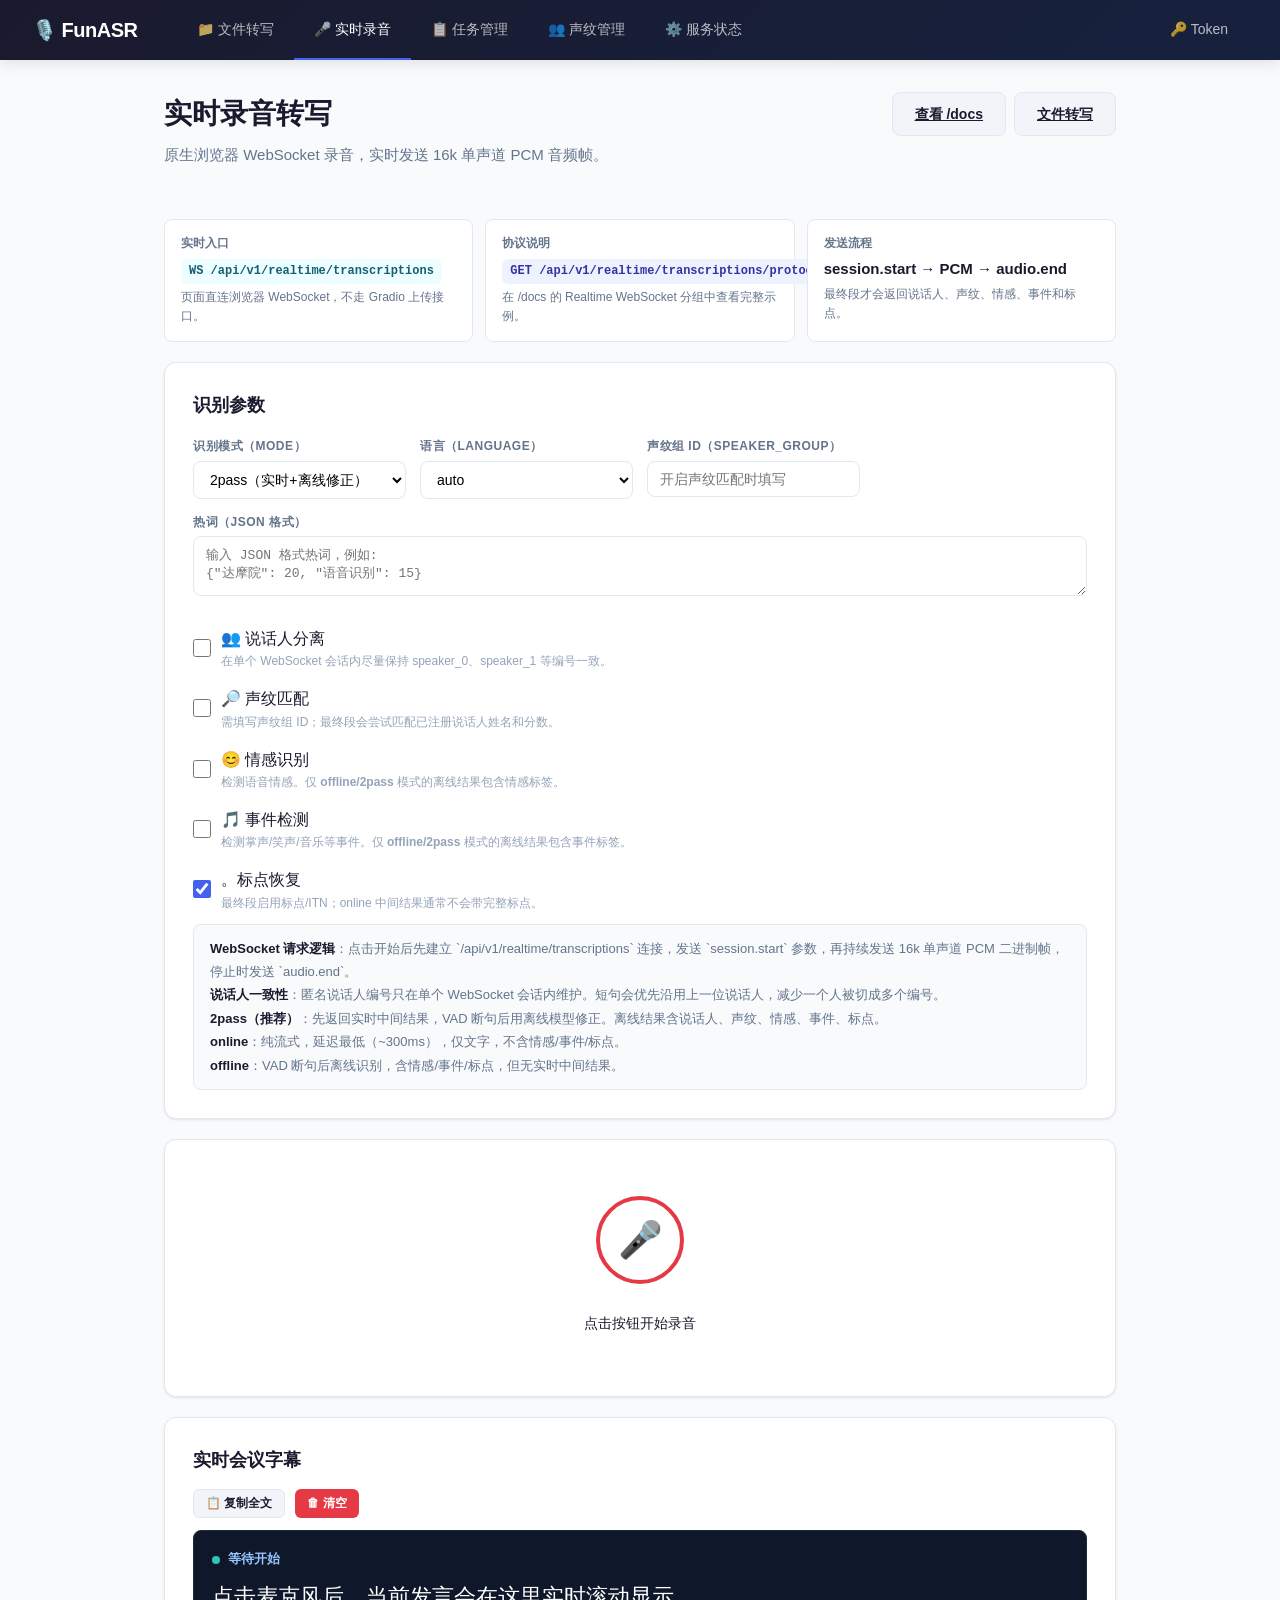
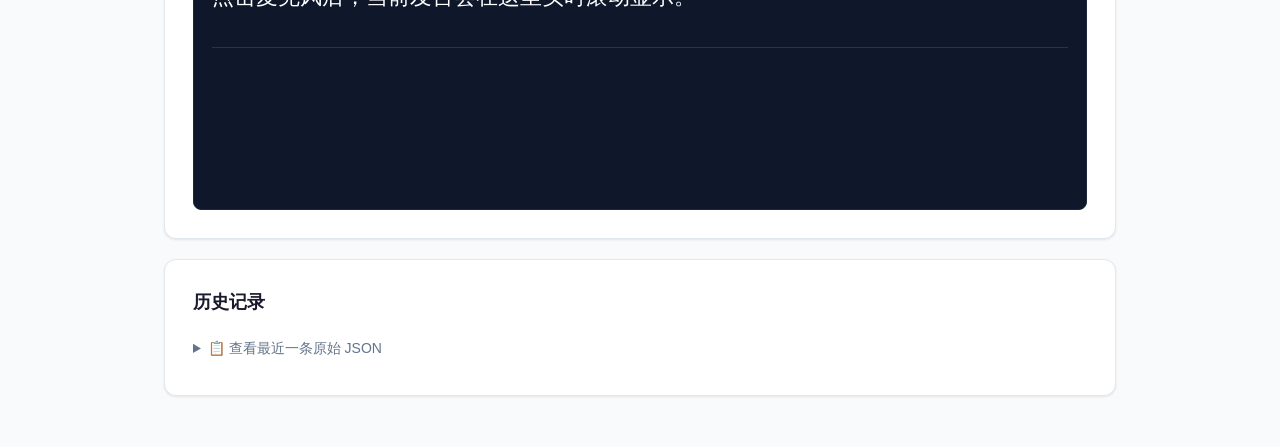
==== commit ff4ec0ff: "统一静态 WebUI 接口说明" ====
--- a/web/realtime.html
+++ b/web/realtime.html
@@ -15,15 +15,41 @@
   <a href="status.html">⚙️ 服务状态</a>
 </nav>
 
-<div class="container">
-  <h1>实时录音转写</h1>
-  <p class="desc">浏览器麦克风实时语音识别，支持流式/离线/2pass</p>
+<div class="container">
+  <div class="page-head">
+    <div>
+      <h1>实时录音转写</h1>
+      <p class="desc">原生浏览器 WebSocket 录音，实时发送 16k 单声道 PCM 音频帧。</p>
+    </div>
+    <div class="page-actions">
+      <a class="btn btn-secondary" href="/docs">查看 /docs</a>
+      <a class="btn btn-secondary" href="index.html">文件转写</a>
+    </div>
+  </div>
+
+  <div class="interface-grid">
+    <div class="interface-card">
+      <div class="label">实时入口</div>
+      <div class="value"><span class="endpoint ws">WS /api/v1/realtime/transcriptions</span></div>
+      <div class="hint">页面直连浏览器 WebSocket，不走 Gradio 上传接口。</div>
+    </div>
+    <div class="interface-card">
+      <div class="label">协议说明</div>
+      <div class="value"><span class="endpoint">GET /api/v1/realtime/transcriptions/protocol</span></div>
+      <div class="hint">在 /docs 的 Realtime WebSocket 分组中查看完整示例。</div>
+    </div>
+    <div class="interface-card">
+      <div class="label">发送流程</div>
+      <div class="value">session.start → PCM → audio.end</div>
+      <div class="hint">最终段才会返回说话人、声纹、情感、事件和标点。</div>
+    </div>
+  </div>
 
   <div class="card">
     <h2 style="margin-top:0">识别参数</h2>
     <div class="params">
       <div class="param">
-        <label>识别模式</label>
+        <label>识别模式（mode）</label>
         <select id="mode">
           <option value="2pass">2pass（实时+离线修正）</option>
           <option value="online">online（纯实时）</option>
@@ -31,7 +57,7 @@
         </select>
       </div>
       <div class="param">
-        <label>语言</label>
+        <label>语言（language）</label>
         <select id="language">
           <option value="auto">auto</option>
           <option value="zh">中文</option>
@@ -42,7 +68,7 @@
         </select>
       </div>
       <div class="param">
-        <label>声纹组 ID</label>
+        <label>声纹组 ID（speaker_group）</label>
         <input id="speakerGroup" placeholder="开启声纹匹配时填写">
       </div>
     </div>
@@ -83,6 +109,7 @@
     <!-- 模式说明 -->
     <div class="mode-info">
       <strong>WebSocket 请求逻辑</strong>：点击开始后先建立 `/api/v1/realtime/transcriptions` 连接，发送 `session.start` 参数，再持续发送 16k 单声道 PCM 二进制帧，停止时发送 `audio.end`。<br>
+      <strong>说话人一致性</strong>：匿名说话人编号只在单个 WebSocket 会话内维护。短句会优先沿用上一位说话人，减少一个人被切成多个编号。<br>
       <strong>2pass（推荐）</strong>：先返回实时中间结果，VAD 断句后用离线模型修正。离线结果含说话人、声纹、情感、事件、标点。<br>
       <strong>online</strong>：纯流式，延迟最低（~300ms），仅文字，不含情感/事件/标点。<br>
       <strong>offline</strong>：VAD 断句后离线识别，含情感/事件/标点，但无实时中间结果。
--- a/web/css/style.css
+++ b/web/css/style.css
@@ -48,6 +48,48 @@
   margin-bottom: 20px; box-shadow: var(--shadow);
   border: 1px solid var(--border);
 }
+.page-head {
+  display: flex; justify-content: space-between; align-items: flex-start;
+  gap: 18px; margin-bottom: 24px;
+}
+.page-head h1 { margin-bottom: 6px; }
+.page-actions { display: flex; gap: 8px; flex-wrap: wrap; justify-content: flex-end; }
+.interface-grid {
+  display: grid; grid-template-columns: repeat(auto-fit, minmax(220px, 1fr));
+  gap: 12px; margin-bottom: 20px;
+}
+.interface-card {
+  border: 1px solid var(--border); background: #fff; border-radius: 8px;
+  padding: 14px 16px;
+}
+.interface-card .label {
+  color: var(--text-secondary); font-size: 12px; font-weight: 700;
+  text-transform: uppercase;
+}
+.interface-card .value { font-size: 15px; font-weight: 700; margin-top: 4px; }
+.interface-card .hint { font-size: 12px; color: var(--text-secondary); margin-top: 4px; }
+.endpoint {
+  display: inline-flex; align-items: center; gap: 6px; padding: 3px 8px;
+  border-radius: 6px; background: #eef2ff; color: #3730a3;
+  font-family: 'SF Mono','Fira Code','Consolas',monospace; font-size: 12px;
+  white-space: nowrap;
+}
+.endpoint.ws { background: #ecfeff; color: #155e75; }
+.endpoint.mcp { background: #f5f3ff; color: #5b21b6; }
+.control-note {
+  font-size: 13px; color: var(--text-secondary); background: #f8fafc;
+  border: 1px solid var(--border); border-radius: 8px; padding: 12px 14px;
+  margin-top: 14px;
+}
+.empty-state {
+  text-align: center; color: var(--text-secondary); padding: 28px 12px;
+}
+.field-row {
+  display: flex; gap: 10px; align-items: center; flex-wrap: wrap;
+}
+.field-row > * { flex: 1; min-width: 180px; }
+.muted { color: var(--text-secondary); }
+.mono { font-family: 'SF Mono','Fira Code','Consolas',monospace; }
 
 /* ── 上传区域 ────────────────────────────────── */
 .upload-zone {
